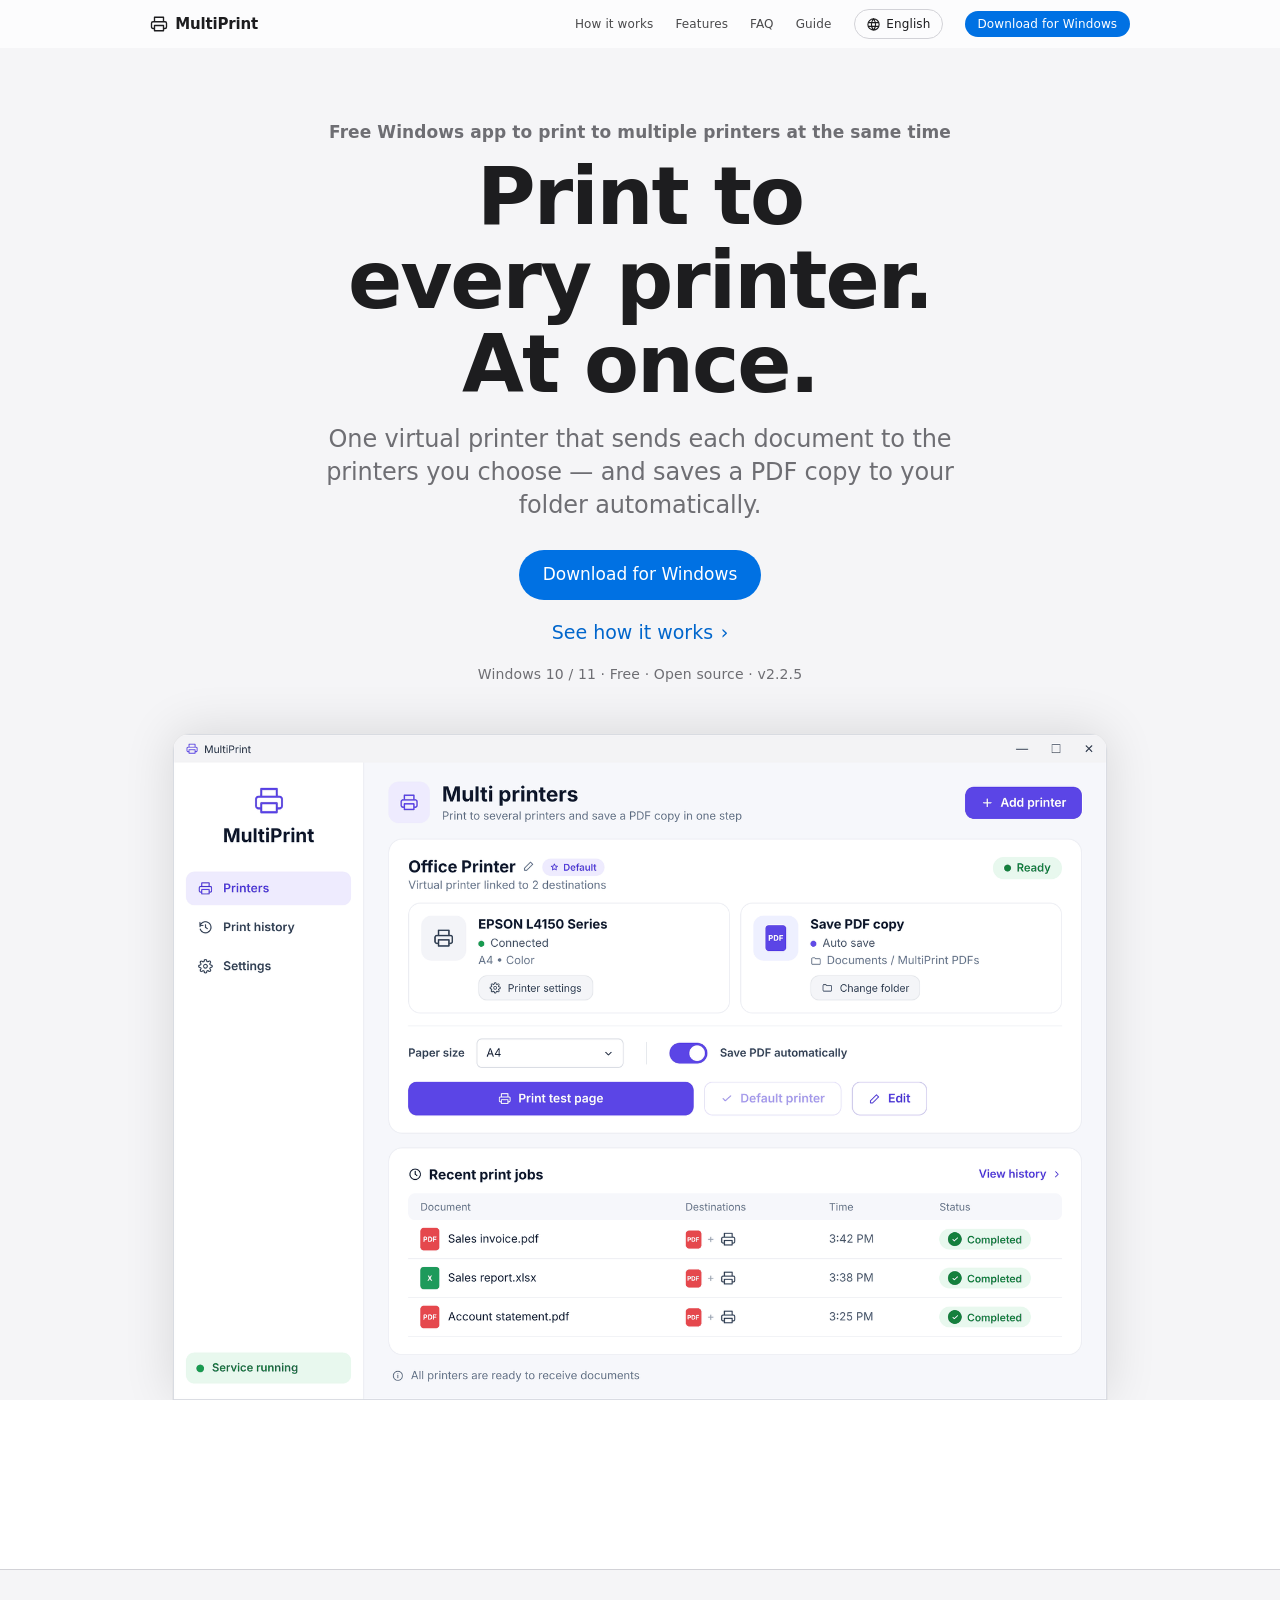
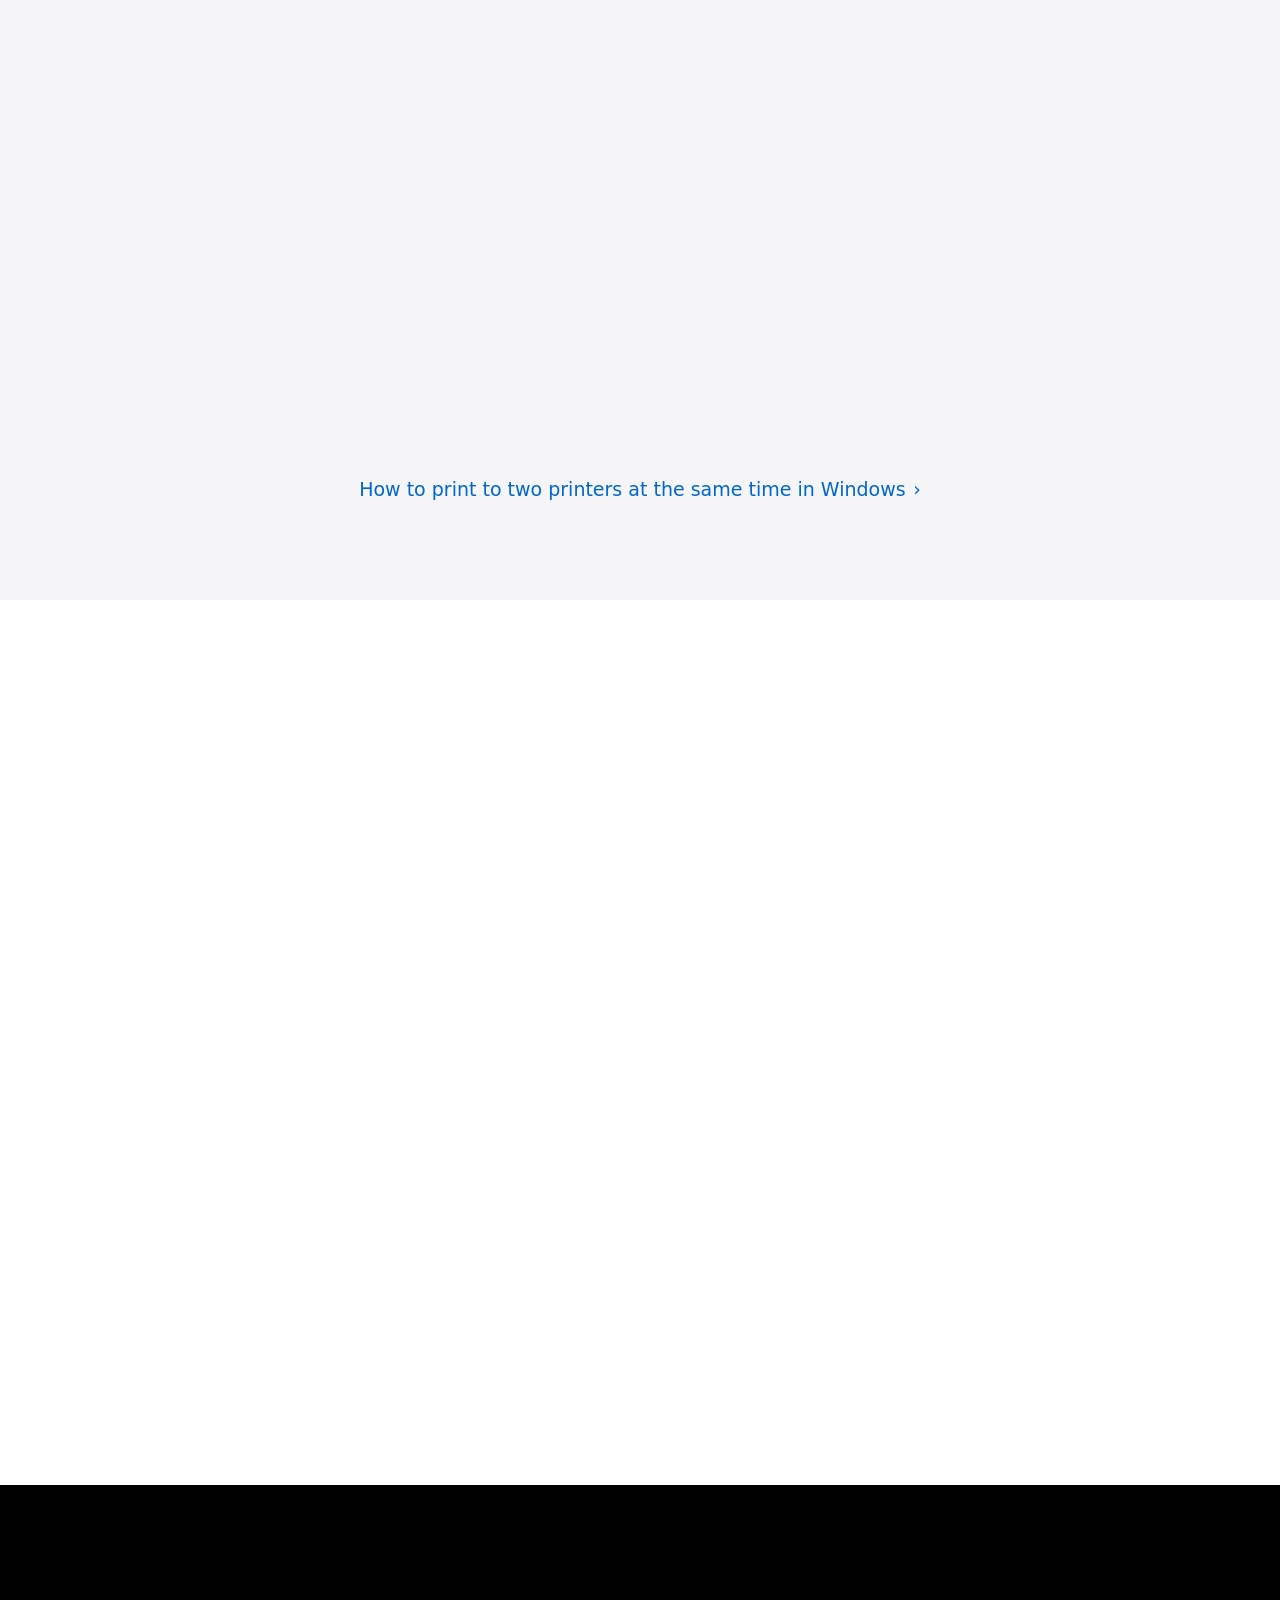
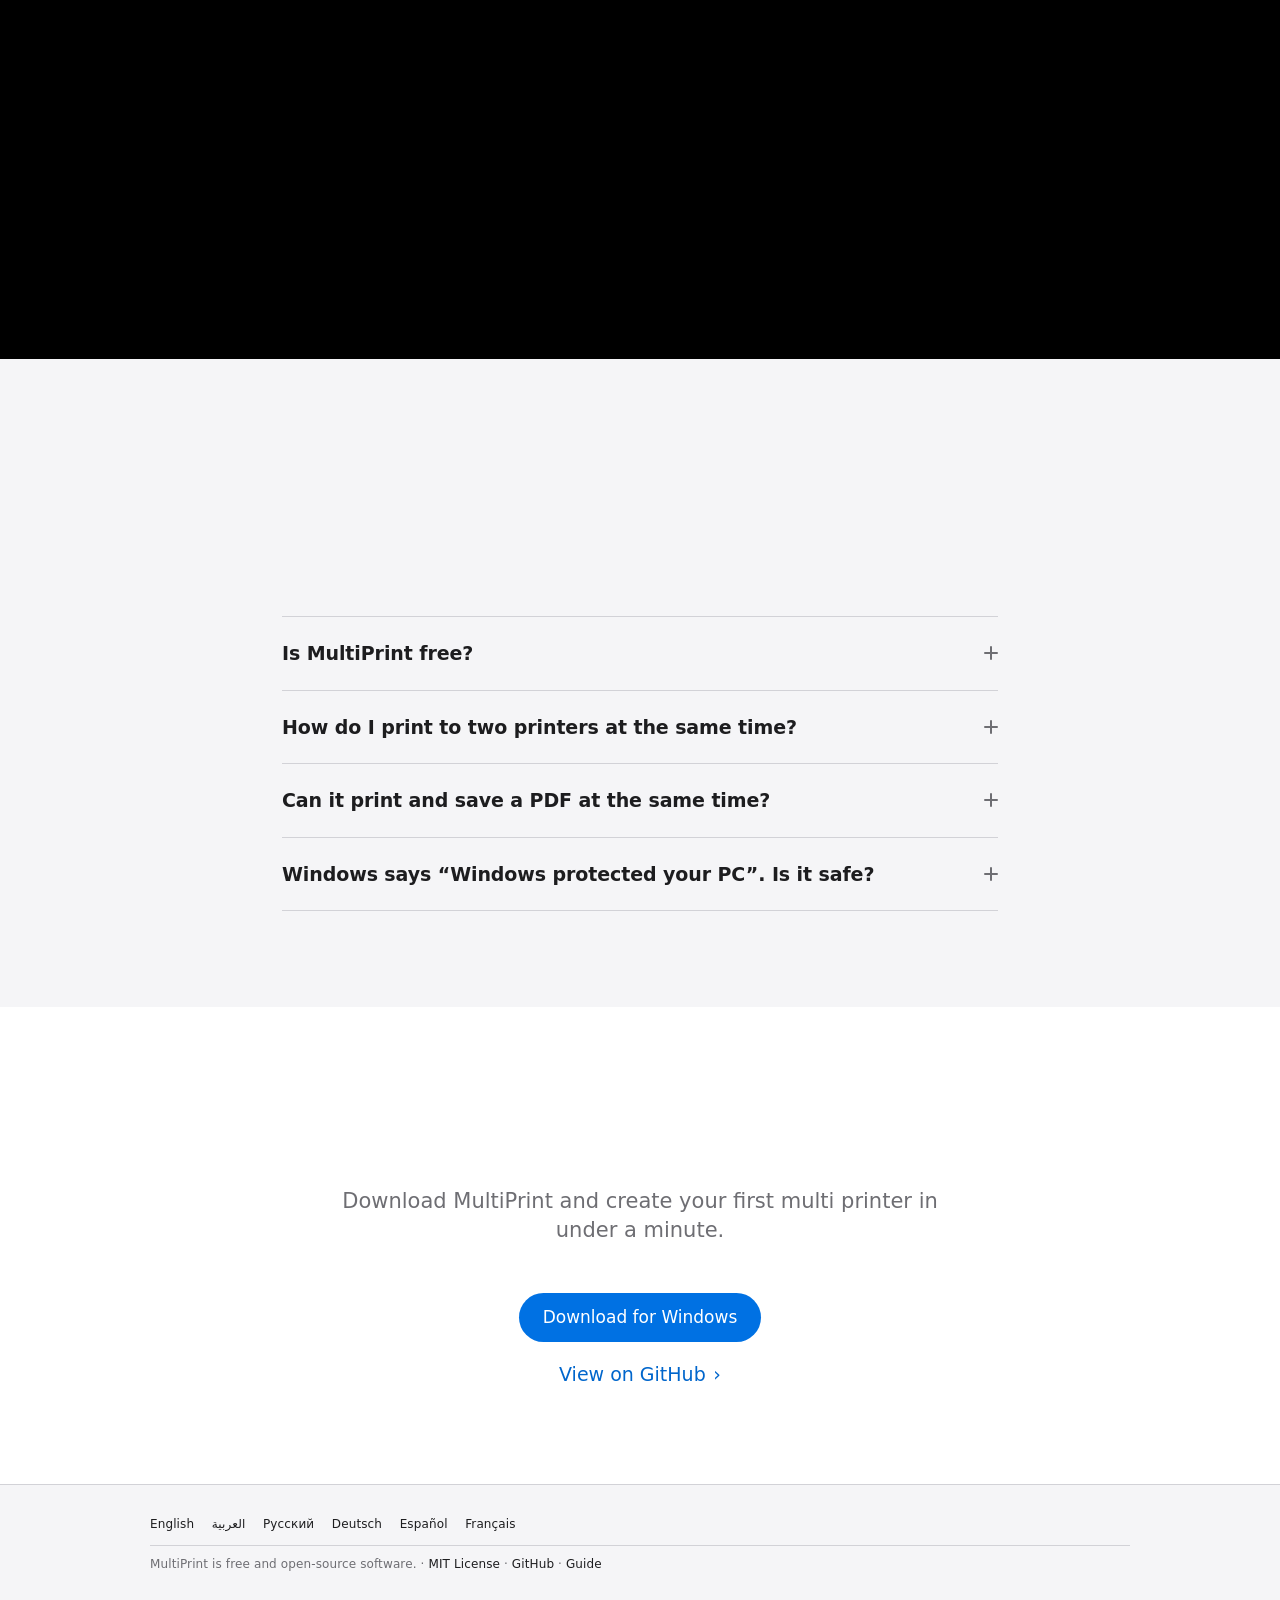
==== website/index.html @ ea6bf0de "chore: import MultiPrint 2.2.5 baseline Co-Authored-By: Claude Opus 5.5 <noreply@anthropic.com>" ====
<!doctype html>
<html lang="en" dir="ltr">
<head>
<meta charset="utf-8">
<meta http-equiv="Content-Security-Policy" content="default-src 'self'; script-src 'sha256-4VowgrXsnDP9ivb1pxu4M3tIulQhLoPKF6ujsBDHc6c=' 'sha256-MsjrPZIOX58IM+4+mh/zZpdfSb2EMA1II63IcwH4JKs='; style-src 'self' https://fonts.googleapis.com; font-src https://fonts.gstatic.com; img-src 'self' data:; connect-src 'none'; object-src 'none'; base-uri 'self'; form-action 'none'; upgrade-insecure-requests">
<meta name="referrer" content="strict-origin-when-cross-origin">
<meta name="viewport" content="width=device-width, initial-scale=1">
<title>MultiPrint – Print to Multiple Printers at Once &amp; Save PDF</title>
<meta name="description" content="Free Windows app that connects two or more printers to one virtual printer. Print once to all of them and save a PDF copy automatically. No complicated setup.">
<meta name="keywords" content="print to multiple printers at once, print to two printers simultaneously, connect two printers, virtual printer, duplicate print job, auto save PDF when printing, multi printer Windows, print PDF and printer at the same time, free printer software">
<meta name="robots" content="index, follow">
<link rel="canonical" href="__SITE_URL__/">
<link rel="alternate" hreflang="en" href="__SITE_URL__/">
<link rel="alternate" hreflang="ar" href="__SITE_URL__/ar/">
<link rel="alternate" hreflang="ru" href="__SITE_URL__/ru/">
<link rel="alternate" hreflang="de" href="__SITE_URL__/de/">
<link rel="alternate" hreflang="es" href="__SITE_URL__/es/">
<link rel="alternate" hreflang="fr" href="__SITE_URL__/fr/">
<link rel="alternate" hreflang="x-default" href="__SITE_URL__/">
<meta property="og:type" content="website">
<meta property="og:site_name" content="MultiPrint">
<meta property="og:title" content="MultiPrint – Print to Multiple Printers at Once &amp; Save PDF">
<meta property="og:description" content="Free Windows app that connects two or more printers to one virtual printer. Print once to all of them and save a PDF copy automatically. No complicated setup.">
<meta property="og:url" content="__SITE_URL__/">
<meta property="og:image" content="__SITE_URL__/assets/screenshot-en.png">
<meta property="og:image:width" content="1620">
<meta property="og:image:height" content="1155">
<meta property="og:locale" content="en_US">
<meta property="og:locale:alternate" content="ar_SA"><meta property="og:locale:alternate" content="ru_RU"><meta property="og:locale:alternate" content="de_DE"><meta property="og:locale:alternate" content="es_ES"><meta property="og:locale:alternate" content="fr_FR">
<meta name="twitter:card" content="summary_large_image">
<meta name="theme-color" content="#f5f5f7" media="(prefers-color-scheme: light)">
<meta name="theme-color" content="#000000" media="(prefers-color-scheme: dark)">
<meta name="color-scheme" content="light dark">
<link rel="icon" href="assets/favicon.svg" type="image/svg+xml">

<link rel="stylesheet" href="assets/style.css">
<script type="application/ld+json">{"@context": "https://schema.org", "@type": "SoftwareApplication", "name": "MultiPrint", "operatingSystem": "Windows 10, Windows 11", "applicationCategory": "BusinessApplication", "applicationSubCategory": "Printing", "softwareVersion": "2.2.5", "description": "Free Windows app that connects two or more printers to one virtual printer. Print once to all of them and save a PDF copy automatically. No complicated setup.", "url": "__SITE_URL__/", "downloadUrl": "__REPO_URL__/releases/latest/download/MultiPrint.zip", "image": "__SITE_URL__/assets/screenshot-en.png", "inLanguage": "en", "license": "https://opensource.org/licenses/MIT", "isAccessibleForFree": true, "offers": {"@type": "Offer", "price": "0", "priceCurrency": "USD"}, "featureList": ["Print to 2+ printers", "Auto-save PDF", "Your file names", "Several multi printers", "Paper size per printer", "Print history", "Runs in the background", "5 languages", "Easy to set up"]}</script>
<script type="application/ld+json">{"@context": "https://schema.org", "@type": "FAQPage", "mainEntity": [{"@type": "Question", "name": "Is MultiPrint free?", "acceptedAnswer": {"@type": "Answer", "text": "Yes. It is free and open source under the MIT license."}}, {"@type": "Question", "name": "How do I print to two printers at the same time?", "acceptedAnswer": {"@type": "Answer", "text": "Create a multi printer in MultiPrint, select both printers, then print to the new printer from any app. The job is sent to both."}}, {"@type": "Question", "name": "Can it print and save a PDF at the same time?", "acceptedAnswer": {"@type": "Answer", "text": "Yes. Select “Microsoft Print to PDF” as one of the printers and choose a folder. The PDF is saved there automatically without asking."}}, {"@type": "Question", "name": "Windows says “Windows protected your PC”. Is it safe?", "acceptedAnswer": {"@type": "Answer", "text": "The file is not code-signed yet, so SmartScreen shows a warning. Click “More info” → “Run anyway”. The full source code is public on GitHub."}}]}</script>
<script type="application/ld+json">{"@context": "https://schema.org", "@type": "WebSite", "name": "MultiPrint", "url": "__SITE_URL__/", "inLanguage": "en"}</script>
</head>
<body>
<script>(function(){try{var s=localStorage.getItem('mp-lang');if(s)return;var l=(navigator.language||'').slice(0,2).toLowerCase();if(["ar", "ru", "de", "es", "fr"].indexOf(l)>-1)location.replace(l+'/');}catch(e){}})();</script>
<header class="nav">
  <div class="wrap navbar">
    <a class="brand" href="" aria-label="MultiPrint"><svg width="18" height="18" viewBox="0 0 24 24" fill="none" stroke="currentColor" stroke-width="1.8" stroke-linecap="round" stroke-linejoin="round" aria-hidden="true"><path d="M6 9V3h12v6M6 18H4a2 2 0 0 1-2-2v-5a2 2 0 0 1 2-2h16a2 2 0 0 1 2 2v5a2 2 0 0 1-2 2h-2M6 14h12v7H6z"/></svg><span>MultiPrint</span></a>
    <nav class="links">
      <a href="#how">How it works</a><a href="#features">Features</a><a href="#faq">FAQ</a><a href="guide/">Guide</a>
    </nav>
    <details class="lang"><summary aria-label="Language"><svg width="15" height="15" viewBox="0 0 24 24" fill="none" stroke="currentColor" stroke-width="1.8" stroke-linecap="round" stroke-linejoin="round" aria-hidden="true"><path d="M12 21a9 9 0 1 0 0-18 9 9 0 0 0 0 18zM3.6 9h16.8M3.6 15h16.8M12 3a14 14 0 0 1 0 18M12 3a14 14 0 0 0 0 18"/></svg><span>English</span></summary><div class="menu"><a href="" hreflang="en" lang="en" aria-current="page">English</a><a href="ar/" hreflang="ar" lang="ar">العربية</a><a href="ru/" hreflang="ru" lang="ru">Русский</a><a href="de/" hreflang="de" lang="de">Deutsch</a><a href="es/" hreflang="es" lang="es">Español</a><a href="fr/" hreflang="fr" lang="fr">Français</a></div></details>
    <a class="navbtn" href="__REPO_URL__/releases/latest/download/MultiPrint.zip">Download for Windows</a>
  </div>
</header>

<main>
<section class="hero">
  <div class="wrap">
    <p class="eyebrow">Free Windows app to print to multiple printers at the same time</p>
    <h1 class="reveal">Print to every printer.<br>At once.</h1>
    <p class="lead">One virtual printer that sends each document to the printers you choose — and saves a PDF copy to your folder automatically.</p>
    <div class="actions">
      <a class="btn" href="__REPO_URL__/releases/latest/download/MultiPrint.zip">Download for Windows</a>
      <a class="link" href="#how">See how it works <span class="chev" aria-hidden="true">›</span></a>
    </div>
    <p class="note"><bdi dir="ltr">Windows 10 / 11</bdi> · Free · Open source · <bdi dir="ltr">v2.2.5</bdi></p>
  </div>
  <figure class="shot reveal"><img src="assets/screenshot-en.png" width="1620" height="1155" alt="MultiPrint app showing a multi printer linked to an Epson printer and a PDF folder" loading="eager" fetchpriority="high"></figure>
</section>

<section class="specs-band">
  <div class="wrap specs"><div class="spec reveal"><strong>2+</strong><span>printers per document</span></div><div class="spec reveal"><strong>PDF</strong><span>saved automatically</span></div><div class="spec reveal"><strong>0</strong><span>complicated settings</span></div><div class="spec reveal"><strong>Free</strong><span>and open source</span></div></div>
</section>

<section id="how" class="band light">
  <div class="wrap">
    <h2 class="reveal">Three steps. That’s it.</h2>
    <ol class="tiles three"><li class="tile reveal"><span class="num">1</span><h3>Create a multi printer</h3><p>Open MultiPrint, give it a name and pick two or more printers — real printers, PDF, or both.</p></li><li class="tile reveal"><span class="num">2</span><h3>Print as usual</h3><p>From Word, Excel, your browser or accounting software, choose the new printer by name.</p></li><li class="tile reveal"><span class="num">3</span><h3>Done</h3><p>Every printer gets the document at the same time, and the PDF is saved in your folder.</p></li></ol>
    <p class="guide-link"><a class="link" href="guide/">How to print to two printers at the same time in Windows <span class="chev" aria-hidden="true">›</span></a></p>
  </div>
</section>

<section id="features" class="band">
  <div class="wrap">
    <h2 class="reveal">Everything you need. Nothing you don’t.</h2>
    <div class="tiles four"><div class="tile feat reveal"><svg width="28" height="28" viewBox="0 0 24 24" fill="none" stroke="currentColor" stroke-width="1.8" stroke-linecap="round" stroke-linejoin="round" aria-hidden="true"><path d="M12 3l1.9 4.6L18.5 9l-4.6 1.9L12 15.5l-1.9-4.6L5.5 9l4.6-1.4zM19 15l.8 2.2L22 18l-2.2.8L19 21l-.8-2.2L16 18l2.2-.8z"/></svg><h3>Easy to set up</h3><p>No drivers to install, no configuration — your first multi printer is ready in under a minute.</p></div><div class="tile feat reveal"><svg width="28" height="28" viewBox="0 0 24 24" fill="none" stroke="currentColor" stroke-width="1.8" stroke-linecap="round" stroke-linejoin="round" aria-hidden="true"><path d="M6 9V3h12v6M6 18H4a2 2 0 0 1-2-2v-5a2 2 0 0 1 2-2h16a2 2 0 0 1 2 2v5a2 2 0 0 1-2 2h-2M6 14h12v7H6z"/></svg><h3>Print to 2+ printers</h3><p>One click sends the same job to every printer you linked.</p></div><div class="tile feat reveal"><svg width="28" height="28" viewBox="0 0 24 24" fill="none" stroke="currentColor" stroke-width="1.8" stroke-linecap="round" stroke-linejoin="round" aria-hidden="true"><path d="M14 3H6a2 2 0 0 0-2 2v14a2 2 0 0 0 2 2h12a2 2 0 0 0 2-2V9zM14 3v6h6M9 15h6"/></svg><h3>Auto-save PDF</h3><p>Saves a PDF copy to a fixed folder — no “Save as” window.</p></div><div class="tile feat reveal"><svg width="28" height="28" viewBox="0 0 24 24" fill="none" stroke="currentColor" stroke-width="1.8" stroke-linecap="round" stroke-linejoin="round" aria-hidden="true"><path d="M3 7h18v13H3zM8 7V4h8v3"/></svg><h3>Several multi printers</h3><p>Invoices, reports, receipts — each with its own printers and folder.</p></div><div class="tile feat reveal"><svg width="28" height="28" viewBox="0 0 24 24" fill="none" stroke="currentColor" stroke-width="1.8" stroke-linecap="round" stroke-linejoin="round" aria-hidden="true"><path d="M12 2v4M12 18v4M4.9 4.9l2.8 2.8M16.3 16.3l2.8 2.8M2 12h4M18 12h4M4.9 19.1l2.8-2.8M16.3 7.7l2.8-2.8"/></svg><h3>Runs in the background</h3><p>Starts with Windows and recovers by itself — the app doesn’t need to be open.</p></div><div class="tile feat reveal"><svg width="28" height="28" viewBox="0 0 24 24" fill="none" stroke="currentColor" stroke-width="1.8" stroke-linecap="round" stroke-linejoin="round" aria-hidden="true"><path d="M3 5h12M9 3v2M5 9c1.5 4 4.5 7 9 9M13 9c-1 3-3.5 6-8 8M14 21l4-9 4 9M15.5 18h5"/></svg><h3>5 languages</h3><p>Arabic, English, Spanish, French and German.</p></div></div>
  </div>
</section>

<section class="band black">
  <div class="wrap">
    <h2 class="reveal">Built for business.</h2>
    <div class="tiles three"><div class="tile dark reveal"><h3>Shops &amp; accounting</h3><p>Print the invoice on the printer and keep a PDF archive automatically.</p></div><div class="tile dark reveal"><h3>Office + warehouse</h3><p>One print reaches the office printer and the warehouse printer together.</p></div><div class="tile dark reveal"><h3>Clinics &amp; services</h3><p>Give the customer a copy and keep one on file in a single step.</p></div></div>
  </div>
</section>

<section id="faq" class="band light">
  <div class="wrap narrow">
    <h2 class="reveal">Frequently asked questions</h2>
    <div class="faq"><details><summary><span>Is MultiPrint free?</span><span class="plus" aria-hidden="true"></span></summary><p>Yes. It is free and open source under the MIT license.</p></details><details><summary><span>How do I print to two printers at the same time?</span><span class="plus" aria-hidden="true"></span></summary><p>Create a multi printer in MultiPrint, select both printers, then print to the new printer from any app. The job is sent to both.</p></details><details><summary><span>Can it print and save a PDF at the same time?</span><span class="plus" aria-hidden="true"></span></summary><p>Yes. Select “Microsoft Print to PDF” as one of the printers and choose a folder. The PDF is saved there automatically without asking.</p></details><details><summary><span>Windows says “Windows protected your PC”. Is it safe?</span><span class="plus" aria-hidden="true"></span></summary><p>The file is not code-signed yet, so SmartScreen shows a warning. Click “More info” → “Run anyway”. The full source code is public on GitHub.</p></details></div>
  </div>
</section>

<section class="band final">
  <div class="wrap">
    <h2 class="reveal">Print once. Everywhere.</h2>
    <p class="sublead">Download MultiPrint and create your first multi printer in under a minute.</p>
    <div class="actions">
      <a class="btn" href="__REPO_URL__/releases/latest/download/MultiPrint.zip">Download for Windows</a>
      <a class="link" href="__REPO_URL__">View on GitHub <span class="chev" aria-hidden="true">›</span></a>
    </div>
  </div>
</section>
</main>

<footer class="foot">
  <div class="wrap">
    <p class="langs"><a href="" hreflang="en" lang="en" aria-current="page">English</a><a href="ar/" hreflang="ar" lang="ar">العربية</a><a href="ru/" hreflang="ru" lang="ru">Русский</a><a href="de/" hreflang="de" lang="de">Deutsch</a><a href="es/" hreflang="es" lang="es">Español</a><a href="fr/" hreflang="fr" lang="fr">Français</a></p>
    <p><bdi dir="ltr">MultiPrint is free and open-source software.</bdi> · <bdi><a href="__REPO_URL__/blob/main/LICENSE">MIT License</a></bdi> · <bdi><a href="__REPO_URL__">GitHub</a></bdi> · <bdi><a href="guide/">Guide</a></bdi></p>
  </div>
</footer>
<script>
(function () {
  var d = document.documentElement; d.classList.add('js');
  var nav = document.querySelector('.nav');
  function edge() { nav.classList.toggle('scrolled', window.scrollY > 4); }
  edge(); window.addEventListener('scroll', edge, { passive: true });
  var items = document.querySelectorAll('.reveal');
  if (!('IntersectionObserver' in window)) { items.forEach(function (el) { el.classList.add('in'); }); return; }
  var io = new IntersectionObserver(function (entries) {
    entries.forEach(function (en) { if (en.isIntersecting) { en.target.classList.add('in'); io.unobserve(en.target); } });
  }, { rootMargin: '0px 0px -8% 0px', threshold: 0.08 });
  items.forEach(function (el, i) {
    var sib = el.parentElement ? Array.prototype.indexOf.call(el.parentElement.children, el) : 0;
    el.style.transitionDelay = Math.min(sib, 4) * 60 + 'ms';
    io.observe(el);
  });
  document.querySelectorAll('.lang .menu a, .foot .langs a').forEach(function (a) {
    a.addEventListener('click', function () { try { localStorage.setItem('mp-lang', a.getAttribute('hreflang')); } catch (e) {} });
  });
  document.querySelectorAll('.lang').forEach(function (m) {
    document.addEventListener('pointerdown', function (e) { if (m.open && !m.contains(e.target)) m.open = false; });
  });
})();
</script>
</body>
</html>
---- website/assets/style.css ----
:root{--bg:#fff;--gray:#f5f5f7;--tile:#fff;--text:#1d1d1f;--muted:#6e6e73;--line:#d2d2d7;--blue:#0071e3;--blue2:#0077ed;--link:#0066cc;
--nav:rgba(251,251,253,.72);--menu:rgba(255,255,255,.78);--ease:cubic-bezier(.22,1,.36,1)}
@media (prefers-color-scheme:dark){:root{--bg:#000;--gray:#161617;--tile:#1d1d1f;--text:#f5f5f7;--muted:#a1a1a6;--line:#424245;--link:#2997ff;
--nav:rgba(22,22,23,.72);--menu:rgba(40,40,42,.78)}}
*{box-sizing:border-box}
html{scroll-behavior:smooth;-webkit-text-size-adjust:100%;font-size:100%}
body{margin:0;background:var(--bg);color:var(--text);
 font-family:-apple-system,BlinkMacSystemFont,system-ui,"Segoe UI",Roboto,"Helvetica Neue",Arial,sans-serif;
 font-size:1.0625rem;line-height:1.5;letter-spacing:0;-webkit-font-smoothing:antialiased;font-optical-sizing:auto;
 transition:background-color .4s ease,color .4s ease}
html[lang=ar] body{font-family:"IBM Plex Sans Arabic",-apple-system,system-ui,"Segoe UI",Tahoma,sans-serif;line-height:1.65}
a{color:var(--link);text-decoration:none}a:hover{text-decoration:underline}
img{max-width:100%;height:auto;display:block}
:focus-visible{outline:2px solid var(--blue);outline-offset:3px;border-radius:6px}
.wrap{max-width:64rem;margin:0 auto;padding:0 1.375rem}.narrow{max-width:47.5rem}

/* ---- nav: translucent material, content scrolls underneath (skill §12) ---- */
.nav{position:sticky;top:0;z-index:10;background:var(--nav);
 -webkit-backdrop-filter:saturate(180%) blur(20px);backdrop-filter:saturate(180%) blur(20px)}
.nav::after{content:"";position:absolute;inset:auto 0 -12px 0;height:12px;pointer-events:none;opacity:0;
 background:linear-gradient(to bottom,rgba(0,0,0,.06),transparent);transition:opacity .3s ease}
.nav.scrolled::after{opacity:1}
.navbar{height:3rem;display:flex;align-items:center;gap:1.375rem;font-size:.75rem;letter-spacing:.01em}
.brand{display:flex;align-items:center;gap:.45rem;color:var(--text);font-weight:600;font-size:.9375rem;letter-spacing:-.01em}.brand:hover{text-decoration:none}
.links{display:flex;gap:1.375rem;margin-inline-start:auto}.links a{color:var(--text);opacity:.8;transition:opacity .2s}.links a:hover{opacity:1;text-decoration:none}
.lang{position:relative}.lang summary{list-style:none;cursor:pointer;display:flex;align-items:center;gap:.35rem;padding:.3rem .7rem;border-radius:980px;border:1px solid var(--line);font-size:.75rem;color:var(--text)}.lang summary:hover{background:rgba(127,127,127,.1)}.lang summary::-webkit-details-marker{display:none}
.lang .menu{position:absolute;inset-inline-end:-.5rem;top:2.25rem;min-width:10rem;padding:.4rem;border-radius:1rem;
 background:var(--menu);-webkit-backdrop-filter:blur(30px) saturate(180%);backdrop-filter:blur(30px) saturate(180%);
 box-shadow:0 1px 0 rgba(255,255,255,.35) inset,0 18px 50px rgba(0,0,0,.18);transform-origin:top right}
html[dir=rtl] .lang .menu{transform-origin:top left}
.lang[open] .menu{animation:materialize .32s var(--ease) both}
@keyframes materialize{from{opacity:0;transform:scale(.94);filter:blur(6px)}to{opacity:1;transform:none;filter:none}}
.lang .menu a{display:block;padding:.5rem .75rem;border-radius:.6rem;color:var(--text);font-size:.875rem}
.lang .menu a:hover,.lang .menu a[aria-current]{background:rgba(127,127,127,.14);text-decoration:none}
.navbtn{white-space:nowrap;background:var(--blue);color:#fff;border-radius:980px;padding:.25rem .8rem;font-size:.75rem}
.navbtn:hover{background:var(--blue2);text-decoration:none}

/* ---- press feedback: instant, on pointer-down (skill §1) ---- */
.btn,.navbtn,.link,.faq summary,.lang summary{transition:transform .1s ease-out,background-color .2s,opacity .2s;-webkit-tap-highlight-color:transparent}
.btn:active,.navbtn:active{transform:scale(.97)}
.link:active,.lang summary:active{opacity:.55}
.faq summary:active{transform:scale(.995)}

/* ---- hero ---- */
.hero{background:var(--gray);text-align:center;padding:4.5rem 0 0;overflow:hidden}
.eyebrow{font-size:1.0625rem;font-weight:600;color:var(--muted);margin:0 auto .6rem;max-width:40rem;letter-spacing:.005em}
h1,h2{text-wrap:balance}
h1{font-size:clamp(2.5rem,7vw,5rem);line-height:1.05;font-weight:700;letter-spacing:-.025em;margin:0 auto 1rem;max-width:55rem}
.lead{font-size:clamp(1.1875rem,2.4vw,1.5rem);line-height:1.38;letter-spacing:-.005em;color:var(--muted);max-width:44rem;margin:0 auto 1.75rem}
html[lang=ar] h1,html[lang=ar] h2,html[lang=ar] .lead{letter-spacing:0}
html[lang=ar] h1{line-height:1.22}html[lang=ar] h2{line-height:1.28}
.actions{display:flex;flex-direction:column;gap:1.1rem;justify-content:center;align-items:center}
.btn{display:inline-block;background:var(--blue);color:#fff;border-radius:980px;padding:.75rem 1.5rem;font-size:1.0625rem;font-weight:500}
.btn:hover{background:var(--blue2);text-decoration:none}
.link{font-size:1.1875rem;display:inline-block}.chev{display:inline-block;margin-inline-start:.1rem}
.note{color:var(--muted);font-size:.875rem;letter-spacing:.01em;margin:1.1rem 0 3rem}
.shot{margin:0 auto;max-width:61.25rem;padding:0 1.375rem}
.shot img{border-radius:1.125rem 1.125rem 0 0;box-shadow:0 -2px 50px rgba(0,0,0,.12);border:1px solid rgba(127,127,127,.12);border-bottom:0}

/* ---- specs ---- */
.specs-band{border-bottom:1px solid var(--line)}
.specs{display:grid;grid-template-columns:repeat(4,1fr);text-align:center;padding:2.75rem 1.375rem}
.spec strong{display:block;font-size:clamp(2rem,4.5vw,3rem);font-weight:700;letter-spacing:-.02em;line-height:1.1}
.spec span{display:block;color:var(--muted);font-size:.9375rem;letter-spacing:.005em;margin-top:.4rem}

/* ---- bands & tiles ---- */
.band{padding:6rem 0;text-align:center}.band.light{background:var(--gray)}
h2{font-size:clamp(2rem,5vw,3.5rem);line-height:1.08;font-weight:700;letter-spacing:-.02em;margin:0 0 .9rem}
.sublead{font-size:1.3125rem;line-height:1.38;color:var(--muted);margin:0 auto 3rem;max-width:40rem}
.band h2+.tiles{margin-top:3rem}
.tiles{list-style:none;padding:0;margin:0;display:grid;gap:1.25rem;text-align:start}
.tiles.three{grid-template-columns:repeat(3,1fr)}.tiles.four{grid-template-columns:repeat(3,1fr)}
.tile{background:var(--tile);border-radius:1.75rem;padding:2rem 1.75rem}
.band:not(.light):not(.black) .tile{background:var(--gray)}
.num{font-size:2.75rem;font-weight:700;letter-spacing:-.02em;color:var(--blue);line-height:1;display:block;margin-bottom:1.1rem}
.tile h3{font-size:1.3125rem;line-height:1.2;letter-spacing:-.01em;margin:0 0 .5rem;font-weight:600}
.tile p{margin:0;color:var(--muted);font-size:1.0625rem}
.feat svg{color:var(--blue);margin-bottom:1.1rem}
.band.black{background:#000;color:#f5f5f7}.band.black h2{color:#f5f5f7}
.tile.dark{background:#1d1d1f}.tile.dark h3{color:#f5f5f7}.tile.dark p{color:#a1a1a6}

/* ---- faq ---- */
.faq{text-align:start;margin-top:2.5rem;border-top:1px solid var(--line)}
.faq details{border-bottom:1px solid var(--line)}
.faq summary{list-style:none;cursor:pointer;display:flex;justify-content:space-between;align-items:center;gap:1.25rem;padding:1.375rem 0;font-size:1.1875rem;font-weight:600;letter-spacing:-.005em}
.faq summary::-webkit-details-marker{display:none}
.plus{position:relative;flex:none;width:.875rem;height:.875rem}
.plus:before,.plus:after{content:"";position:absolute;inset:.375rem 0 auto 0;height:2px;background:var(--muted);border-radius:2px;transition:transform .35s var(--ease)}
.plus:after{transform:rotate(90deg)}.faq details[open] .plus:after{transform:rotate(0)}
.faq bdi{white-space:nowrap}
.faq p{margin:0 0 1.5rem;color:var(--muted);font-size:1.0625rem}
.faq details[open] p{animation:fadeup .35s var(--ease) both}
@keyframes fadeup{from{opacity:0;transform:translateY(-4px)}to{opacity:1;transform:none}}
.final h2{font-size:clamp(2.25rem,6vw,4rem)}

/* ---- guide link + guide page ---- */
.guide-link{margin:2.5rem 0 0}
.article{padding-block:3.5rem 5rem}
.article .wrap{text-align:start}
.crumbs{font-size:.875rem;color:var(--muted);margin-bottom:1.5rem}.crumbs a{color:var(--muted)}
.article h1{font-size:clamp(2rem,5vw,3.25rem);line-height:1.1;margin:0 0 1rem}
.article .lead{margin:0 0 1.75rem;text-align:start}
.article h2{font-size:clamp(1.5rem,3vw,2rem);margin:3rem 0 1rem;text-align:start}
.article p{font-size:1.125rem;line-height:1.7;margin:0 0 1rem;max-width:44rem}
.gsteps{list-style:none;counter-reset:s;padding:0;margin:0;display:grid;gap:.75rem}
.gsteps li{counter-increment:s;background:var(--gray);border-radius:1.25rem;padding:1.25rem 1.5rem 1.25rem 4.25rem;position:relative}
html[dir=rtl] .gsteps li{padding:1.25rem 4.25rem 1.25rem 1.5rem}
.gsteps li::before{content:counter(s);position:absolute;inset-inline-start:1.25rem;top:1.15rem;width:2rem;height:2rem;border-radius:50%;background:var(--blue);color:#fff;display:grid;place-items:center;font-weight:700}
.gsteps h3{margin:0 0 .3rem;font-size:1.1875rem}.gsteps p{margin:0;color:var(--muted);font-size:1.0625rem}
.gshot{margin:2rem 0 0}.gshot img{border-radius:1rem;border:1px solid var(--line)}
.gcta{display:flex;flex-wrap:wrap;gap:1.25rem;align-items:center;margin-top:3rem}
/* ---- footer ---- */
.foot{background:var(--gray);color:var(--muted);font-size:.75rem;letter-spacing:.01em;padding:1.25rem 0 2.1rem;border-top:1px solid var(--line)}
.foot p{margin:.6rem 0}.foot a{color:var(--text)}
.foot .langs{display:flex;flex-wrap:wrap;gap:.4rem 1.1rem;padding-bottom:.75rem;border-bottom:1px solid var(--line)}

/* ---- reveal on scroll: transform + opacity only (skill §11) ---- */
.js .reveal{opacity:0;transform:translateY(1.25rem);transition:opacity .7s var(--ease),transform .7s var(--ease)}
.js .reveal.in{opacity:1;transform:none}

/* ---- responsive ---- */
@media (max-width:56rem){.tiles.four{grid-template-columns:repeat(2,1fr)}}
@media (max-width:46rem){
  .links,.navbtn{display:none}.lang{margin-inline-start:auto}
  .hero{padding-top:3rem}.band{padding:4rem 0}
  .tiles.three,.tiles.four{grid-template-columns:1fr}
  .specs{grid-template-columns:repeat(2,1fr);row-gap:1.75rem}
  .tile{border-radius:1.375rem;padding:1.6rem 1.4rem}
  .shot{padding:0 .75rem}.shot img{border-radius:.75rem .75rem 0 0}
}

/* ---- accessibility preferences (skill §14) ---- */
@media (prefers-reduced-motion:reduce){
  html{scroll-behavior:auto}
  .js .reveal{transform:none;transition:opacity .2s ease}
  .lang[open] .menu,.faq details[open] p{animation:fade .2s ease both}
  @keyframes fade{from{opacity:0}to{opacity:1}}
  .btn:active,.navbtn:active,.faq summary:active{transform:none}
}
@media (prefers-reduced-transparency:reduce){
  .nav{background:var(--bg);-webkit-backdrop-filter:none;backdrop-filter:none}
  .lang .menu{background:var(--bg);-webkit-backdrop-filter:none;backdrop-filter:none}
}
@media (prefers-contrast:more){
  :root{--muted:var(--text);--line:currentColor}
  .nav{background:var(--bg);border-bottom:1px solid var(--text)}
  .tile{border:1px solid var(--text)}
}
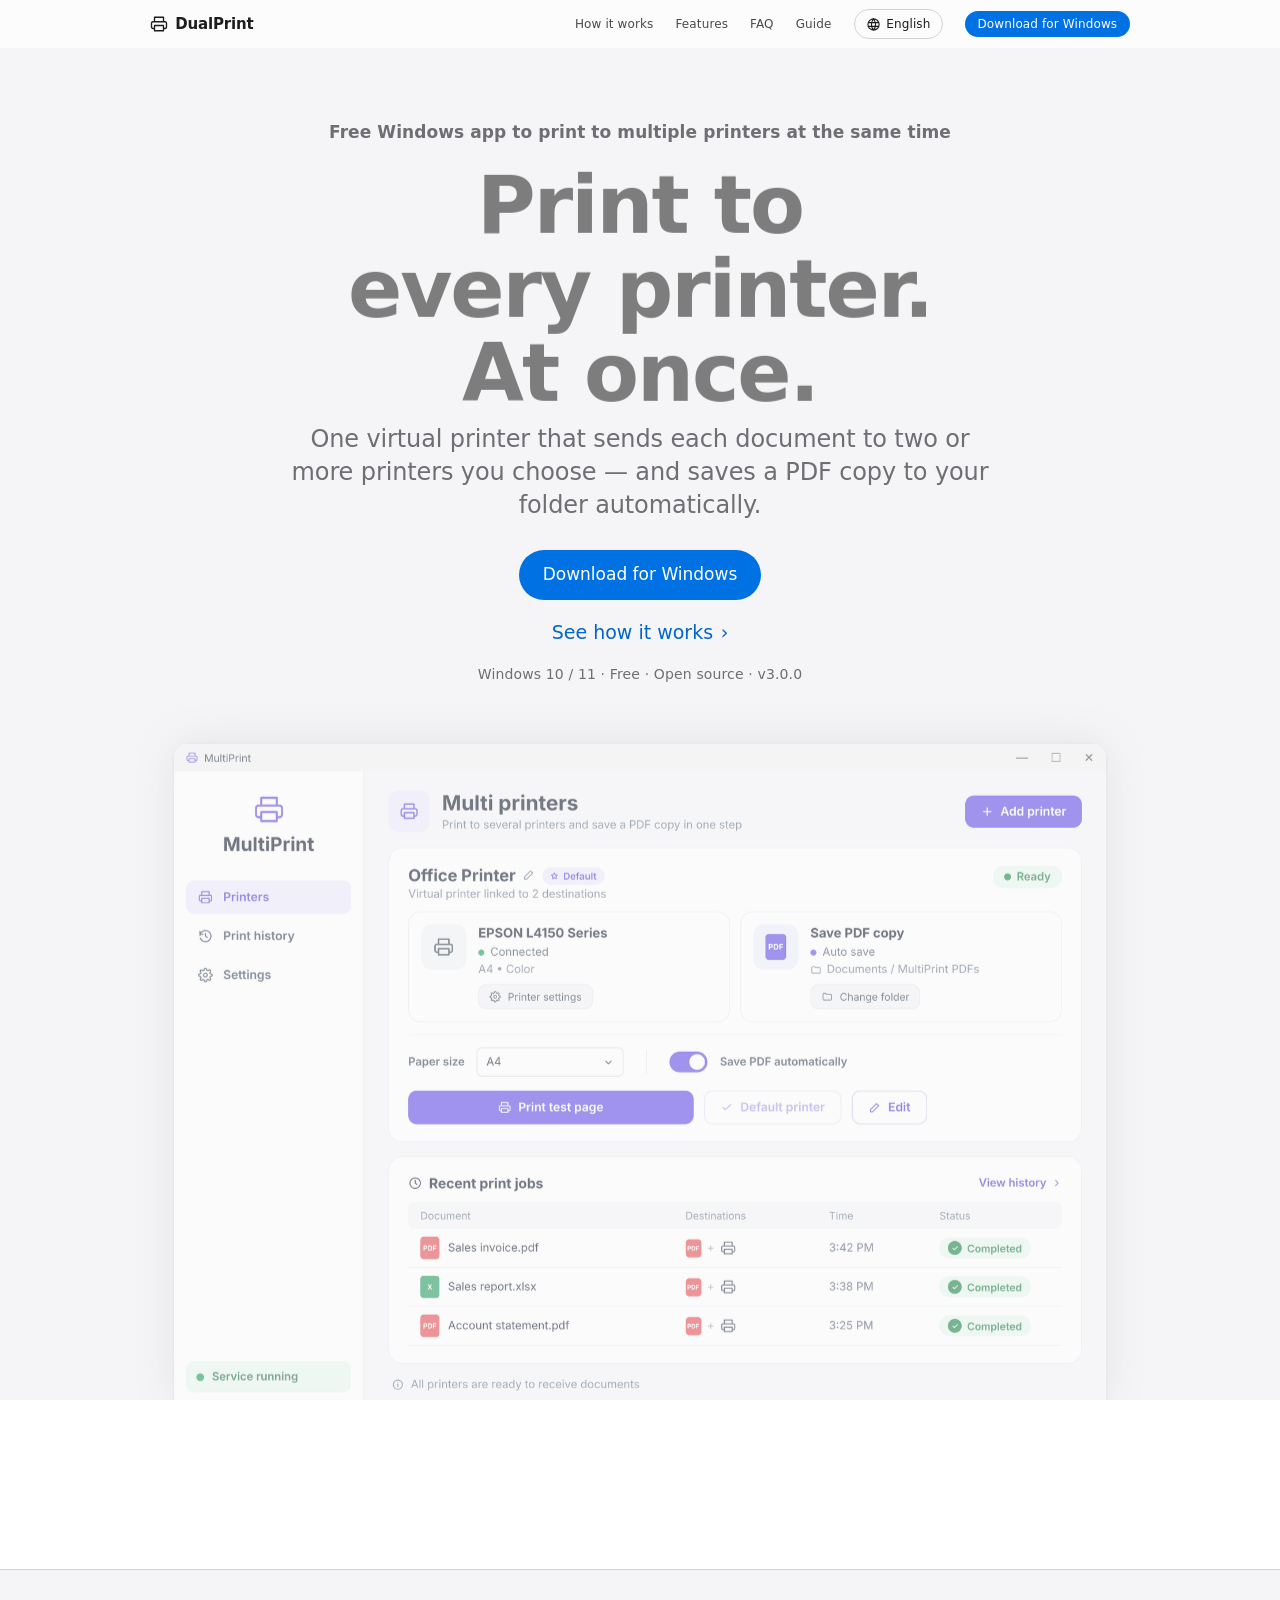
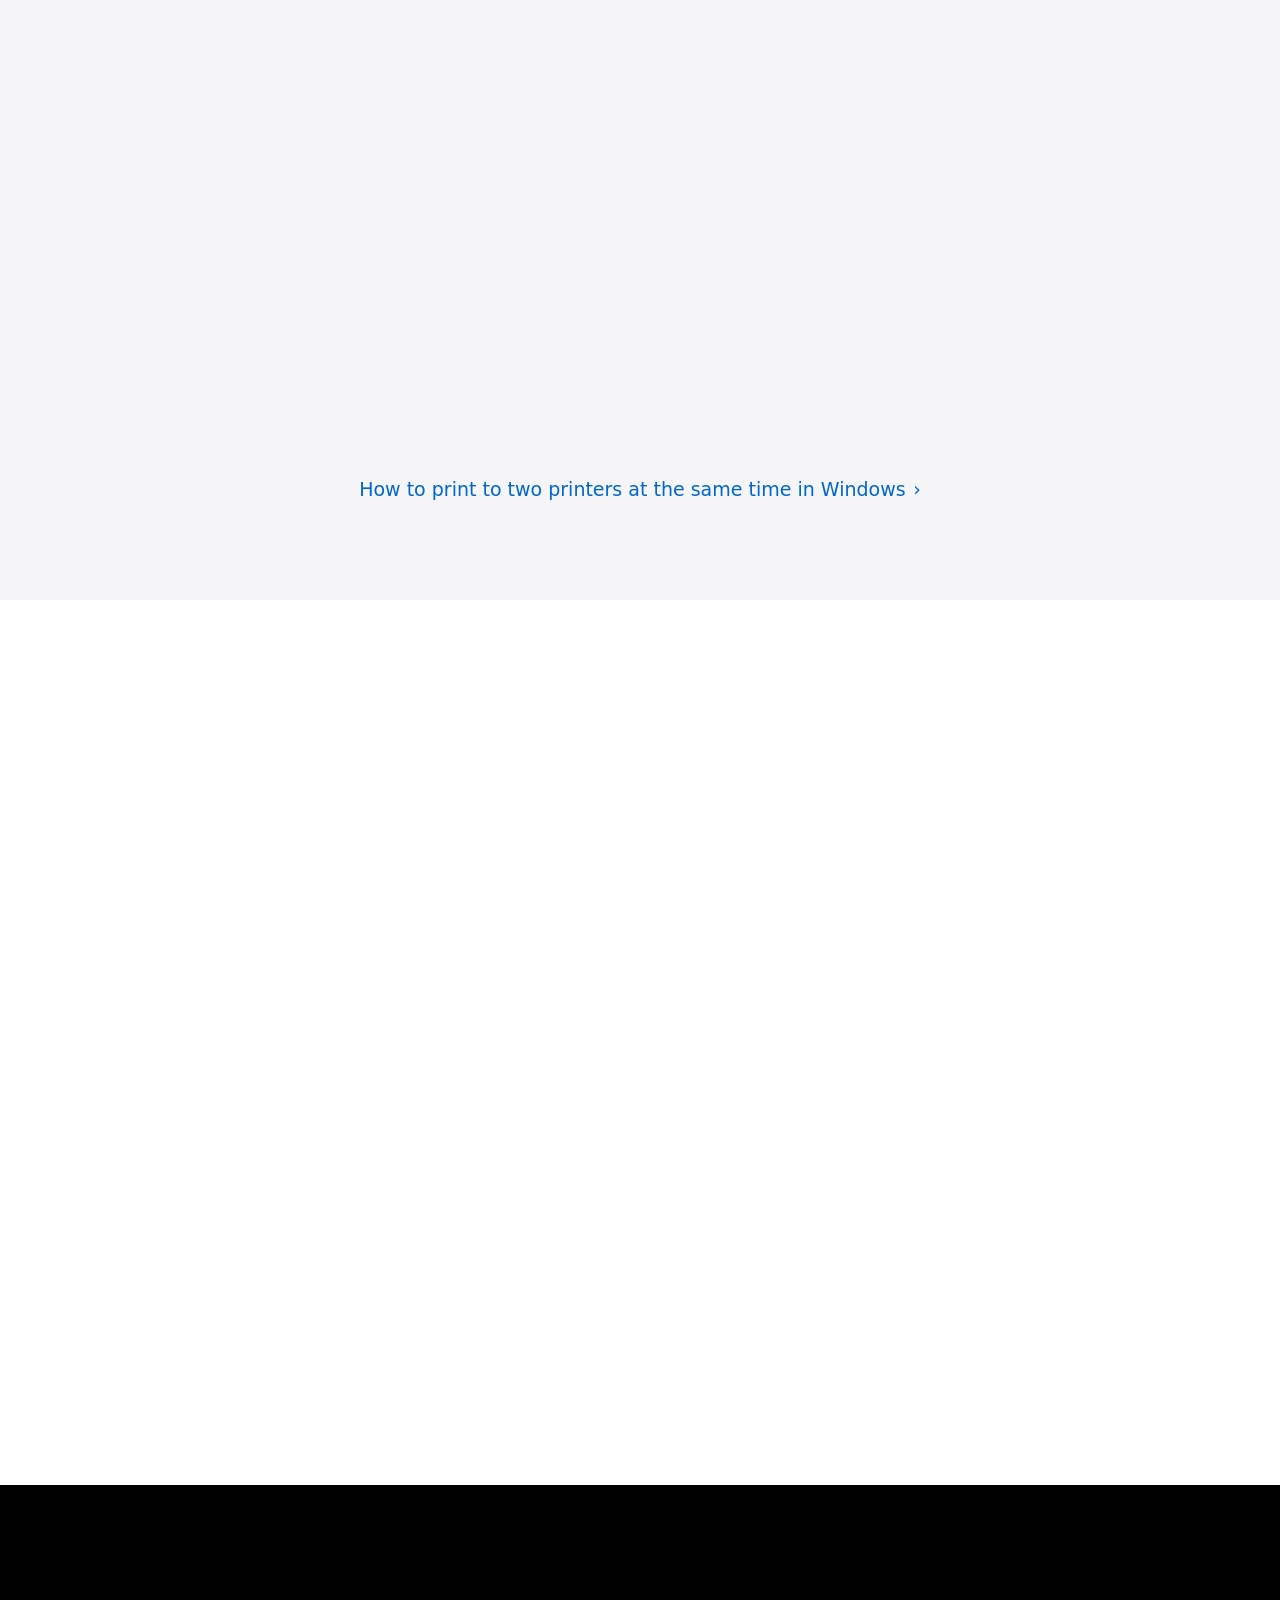
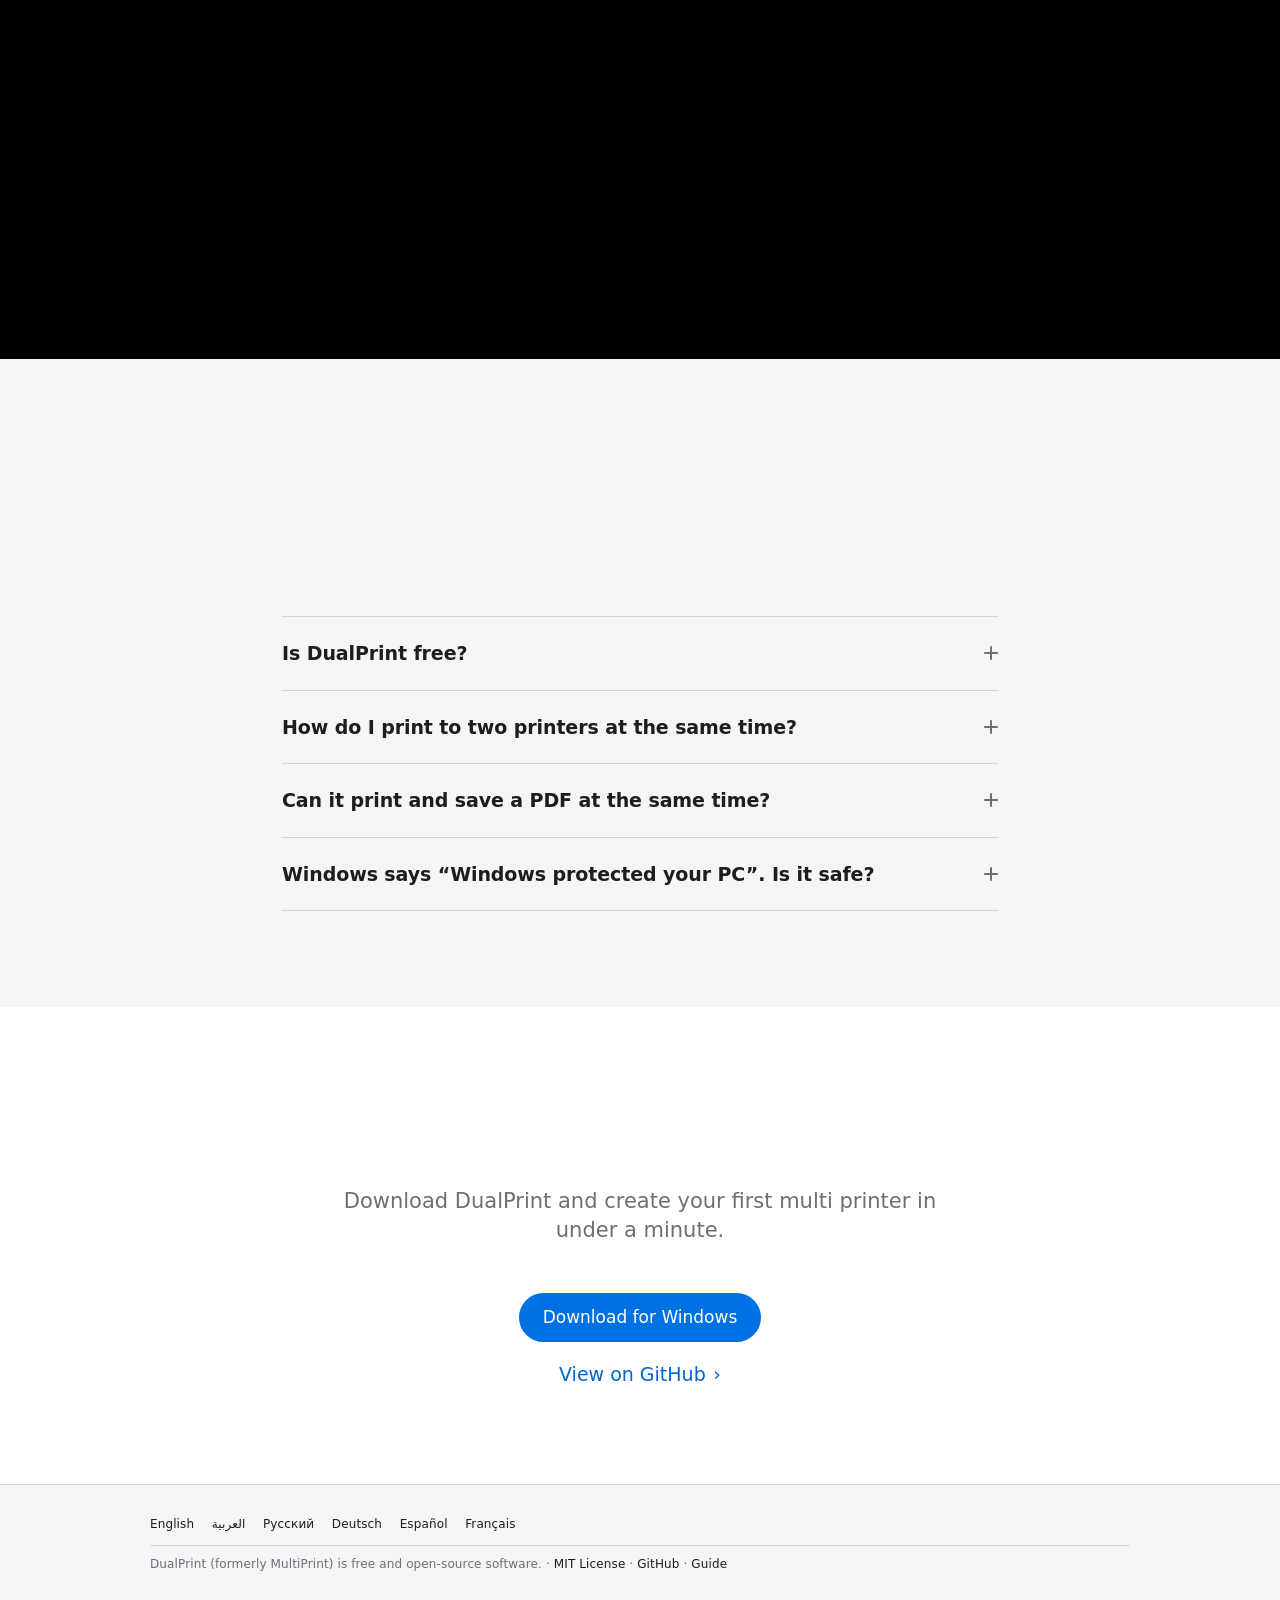
==== commit 2ffad7b6: "feat(site): integrate reviewed DualPrint branding and download links" ====
--- a/website/index.html
+++ b/website/index.html
@@ -5,8 +5,8 @@
 <meta http-equiv="Content-Security-Policy" content="default-src 'self'; script-src 'sha256-4VowgrXsnDP9ivb1pxu4M3tIulQhLoPKF6ujsBDHc6c=' 'sha256-MsjrPZIOX58IM+4+mh/zZpdfSb2EMA1II63IcwH4JKs='; style-src 'self' https://fonts.googleapis.com; font-src https://fonts.gstatic.com; img-src 'self' data:; connect-src 'none'; object-src 'none'; base-uri 'self'; form-action 'none'; upgrade-insecure-requests">
 <meta name="referrer" content="strict-origin-when-cross-origin">
 <meta name="viewport" content="width=device-width, initial-scale=1">
-<title>MultiPrint – Print to Multiple Printers at Once &amp; Save PDF</title>
-<meta name="description" content="Free Windows app that connects two or more printers to one virtual printer. Print once to all of them and save a PDF copy automatically. No complicated setup.">
+<title>DualPrint – Print to Multiple Printers at Once &amp; Save PDF</title>
+<meta name="description" content="DualPrint is a free Windows app that links two or more printers to one virtual printer. Print once to all of them and save a PDF copy automatically.">
 <meta name="keywords" content="print to multiple printers at once, print to two printers simultaneously, connect two printers, virtual printer, duplicate print job, auto save PDF when printing, multi printer Windows, print PDF and printer at the same time, free printer software">
 <meta name="robots" content="index, follow">
 <link rel="canonical" href="__SITE_URL__/">
@@ -18,9 +18,9 @@
 <link rel="alternate" hreflang="fr" href="__SITE_URL__/fr/">
 <link rel="alternate" hreflang="x-default" href="__SITE_URL__/">
 <meta property="og:type" content="website">
-<meta property="og:site_name" content="MultiPrint">
-<meta property="og:title" content="MultiPrint – Print to Multiple Printers at Once &amp; Save PDF">
-<meta property="og:description" content="Free Windows app that connects two or more printers to one virtual printer. Print once to all of them and save a PDF copy automatically. No complicated setup.">
+<meta property="og:site_name" content="DualPrint">
+<meta property="og:title" content="DualPrint – Print to Multiple Printers at Once &amp; Save PDF">
+<meta property="og:description" content="DualPrint is a free Windows app that links two or more printers to one virtual printer. Print once to all of them and save a PDF copy automatically.">
 <meta property="og:url" content="__SITE_URL__/">
 <meta property="og:image" content="__SITE_URL__/assets/screenshot-en.png">
 <meta property="og:image:width" content="1620">
@@ -34,20 +34,20 @@
 <link rel="icon" href="assets/favicon.svg" type="image/svg+xml">
 
 <link rel="stylesheet" href="assets/style.css">
-<script type="application/ld+json">{"@context": "https://schema.org", "@type": "SoftwareApplication", "name": "MultiPrint", "operatingSystem": "Windows 10, Windows 11", "applicationCategory": "BusinessApplication", "applicationSubCategory": "Printing", "softwareVersion": "2.2.5", "description": "Free Windows app that connects two or more printers to one virtual printer. Print once to all of them and save a PDF copy automatically. No complicated setup.", "url": "__SITE_URL__/", "downloadUrl": "__REPO_URL__/releases/latest/download/MultiPrint.zip", "image": "__SITE_URL__/assets/screenshot-en.png", "inLanguage": "en", "license": "https://opensource.org/licenses/MIT", "isAccessibleForFree": true, "offers": {"@type": "Offer", "price": "0", "priceCurrency": "USD"}, "featureList": ["Print to 2+ printers", "Auto-save PDF", "Your file names", "Several multi printers", "Paper size per printer", "Print history", "Runs in the background", "5 languages", "Easy to set up"]}</script>
-<script type="application/ld+json">{"@context": "https://schema.org", "@type": "FAQPage", "mainEntity": [{"@type": "Question", "name": "Is MultiPrint free?", "acceptedAnswer": {"@type": "Answer", "text": "Yes. It is free and open source under the MIT license."}}, {"@type": "Question", "name": "How do I print to two printers at the same time?", "acceptedAnswer": {"@type": "Answer", "text": "Create a multi printer in MultiPrint, select both printers, then print to the new printer from any app. The job is sent to both."}}, {"@type": "Question", "name": "Can it print and save a PDF at the same time?", "acceptedAnswer": {"@type": "Answer", "text": "Yes. Select “Microsoft Print to PDF” as one of the printers and choose a folder. The PDF is saved there automatically without asking."}}, {"@type": "Question", "name": "Windows says “Windows protected your PC”. Is it safe?", "acceptedAnswer": {"@type": "Answer", "text": "The file is not code-signed yet, so SmartScreen shows a warning. Click “More info” → “Run anyway”. The full source code is public on GitHub."}}]}</script>
-<script type="application/ld+json">{"@context": "https://schema.org", "@type": "WebSite", "name": "MultiPrint", "url": "__SITE_URL__/", "inLanguage": "en"}</script>
+<script type="application/ld+json">{"@context": "https://schema.org", "@type": "SoftwareApplication", "name": "DualPrint", "operatingSystem": "Windows 10, Windows 11", "applicationCategory": "BusinessApplication", "applicationSubCategory": "Printing", "softwareVersion": "3.0.0", "description": "DualPrint is a free Windows app that links two or more printers to one virtual printer. Print once to all of them and save a PDF copy automatically.", "url": "__SITE_URL__/", "downloadUrl": "__REPO_URL__/releases/latest/download/DualPrint.zip", "image": "__SITE_URL__/assets/screenshot-en.png", "inLanguage": "en", "license": "https://opensource.org/licenses/MIT", "isAccessibleForFree": true, "offers": {"@type": "Offer", "price": "0", "priceCurrency": "USD"}, "featureList": ["Print to 2+ printers", "Auto-save PDF", "Your file names", "Several multi printers", "Paper size per printer", "Print history", "Runs in the background", "5 languages", "Easy to set up"]}</script>
+<script type="application/ld+json">{"@context": "https://schema.org", "@type": "FAQPage", "mainEntity": [{"@type": "Question", "name": "Is DualPrint free?", "acceptedAnswer": {"@type": "Answer", "text": "Yes. It is free and open source under the MIT license."}}, {"@type": "Question", "name": "How do I print to two printers at the same time?", "acceptedAnswer": {"@type": "Answer", "text": "Create a multi printer in DualPrint, select both printers, then print to the new printer from any app. The job is sent to both."}}, {"@type": "Question", "name": "Can it print and save a PDF at the same time?", "acceptedAnswer": {"@type": "Answer", "text": "Yes. Select “Microsoft Print to PDF” as one of the printers and choose a folder. The PDF is saved there automatically without asking."}}, {"@type": "Question", "name": "Windows says “Windows protected your PC”. Is it safe?", "acceptedAnswer": {"@type": "Answer", "text": "The file is not code-signed yet, so SmartScreen shows a warning. Click “More info” → “Run anyway”. The full source code is public on GitHub."}}]}</script>
+<script type="application/ld+json">{"@context": "https://schema.org", "@type": "WebSite", "name": "DualPrint", "url": "__SITE_URL__/", "inLanguage": "en"}</script>
 </head>
 <body>
 <script>(function(){try{var s=localStorage.getItem('mp-lang');if(s)return;var l=(navigator.language||'').slice(0,2).toLowerCase();if(["ar", "ru", "de", "es", "fr"].indexOf(l)>-1)location.replace(l+'/');}catch(e){}})();</script>
 <header class="nav">
   <div class="wrap navbar">
-    <a class="brand" href="" aria-label="MultiPrint"><svg width="18" height="18" viewBox="0 0 24 24" fill="none" stroke="currentColor" stroke-width="1.8" stroke-linecap="round" stroke-linejoin="round" aria-hidden="true"><path d="M6 9V3h12v6M6 18H4a2 2 0 0 1-2-2v-5a2 2 0 0 1 2-2h16a2 2 0 0 1 2 2v5a2 2 0 0 1-2 2h-2M6 14h12v7H6z"/></svg><span>MultiPrint</span></a>
+    <a class="brand" href="" aria-label="DualPrint"><svg width="18" height="18" viewBox="0 0 24 24" fill="none" stroke="currentColor" stroke-width="1.8" stroke-linecap="round" stroke-linejoin="round" aria-hidden="true"><path d="M6 9V3h12v6M6 18H4a2 2 0 0 1-2-2v-5a2 2 0 0 1 2-2h16a2 2 0 0 1 2 2v5a2 2 0 0 1-2 2h-2M6 14h12v7H6z"/></svg><span>DualPrint</span></a>
     <nav class="links">
       <a href="#how">How it works</a><a href="#features">Features</a><a href="#faq">FAQ</a><a href="guide/">Guide</a>
     </nav>
     <details class="lang"><summary aria-label="Language"><svg width="15" height="15" viewBox="0 0 24 24" fill="none" stroke="currentColor" stroke-width="1.8" stroke-linecap="round" stroke-linejoin="round" aria-hidden="true"><path d="M12 21a9 9 0 1 0 0-18 9 9 0 0 0 0 18zM3.6 9h16.8M3.6 15h16.8M12 3a14 14 0 0 1 0 18M12 3a14 14 0 0 0 0 18"/></svg><span>English</span></summary><div class="menu"><a href="" hreflang="en" lang="en" aria-current="page">English</a><a href="ar/" hreflang="ar" lang="ar">العربية</a><a href="ru/" hreflang="ru" lang="ru">Русский</a><a href="de/" hreflang="de" lang="de">Deutsch</a><a href="es/" hreflang="es" lang="es">Español</a><a href="fr/" hreflang="fr" lang="fr">Français</a></div></details>
-    <a class="navbtn" href="__REPO_URL__/releases/latest/download/MultiPrint.zip">Download for Windows</a>
+    <a class="navbtn" href="__REPO_URL__/releases/latest/download/DualPrint.zip">Download for Windows</a>
   </div>
 </header>
 
@@ -56,14 +56,14 @@
   <div class="wrap">
     <p class="eyebrow">Free Windows app to print to multiple printers at the same time</p>
     <h1 class="reveal">Print to every printer.<br>At once.</h1>
-    <p class="lead">One virtual printer that sends each document to the printers you choose — and saves a PDF copy to your folder automatically.</p>
+    <p class="lead">One virtual printer that sends each document to two or more printers you choose — and saves a PDF copy to your folder automatically.</p>
     <div class="actions">
-      <a class="btn" href="__REPO_URL__/releases/latest/download/MultiPrint.zip">Download for Windows</a>
+      <a class="btn" href="__REPO_URL__/releases/latest/download/DualPrint.zip">Download for Windows</a>
       <a class="link" href="#how">See how it works <span class="chev" aria-hidden="true">›</span></a>
     </div>
-    <p class="note"><bdi dir="ltr">Windows 10 / 11</bdi> · Free · Open source · <bdi dir="ltr">v2.2.5</bdi></p>
+    <p class="note"><bdi dir="ltr">Windows 10 / 11</bdi> · Free · Open source · <bdi dir="ltr">v3.0.0</bdi></p>
   </div>
-  <figure class="shot reveal"><img src="assets/screenshot-en.png" width="1620" height="1155" alt="MultiPrint app showing a multi printer linked to an Epson printer and a PDF folder" loading="eager" fetchpriority="high"></figure>
+  <figure class="shot reveal"><img src="assets/screenshot-en.png" width="1620" height="1155" alt="DualPrint app showing a multi printer linked to an Epson printer and a PDF folder" loading="eager" fetchpriority="high"></figure>
 </section>
 
 <section class="specs-band">
@@ -73,7 +73,7 @@
 <section id="how" class="band light">
   <div class="wrap">
     <h2 class="reveal">Three steps. That’s it.</h2>
-    <ol class="tiles three"><li class="tile reveal"><span class="num">1</span><h3>Create a multi printer</h3><p>Open MultiPrint, give it a name and pick two or more printers — real printers, PDF, or both.</p></li><li class="tile reveal"><span class="num">2</span><h3>Print as usual</h3><p>From Word, Excel, your browser or accounting software, choose the new printer by name.</p></li><li class="tile reveal"><span class="num">3</span><h3>Done</h3><p>Every printer gets the document at the same time, and the PDF is saved in your folder.</p></li></ol>
+    <ol class="tiles three"><li class="tile reveal"><span class="num">1</span><h3>Create a multi printer</h3><p>Open DualPrint, give it a name and pick two or more printers — real printers, PDF, or both.</p></li><li class="tile reveal"><span class="num">2</span><h3>Print as usual</h3><p>From Word, Excel, your browser or accounting software, choose the new printer by name.</p></li><li class="tile reveal"><span class="num">3</span><h3>Done</h3><p>Every printer gets the document at the same time, and the PDF is saved in your folder.</p></li></ol>
     <p class="guide-link"><a class="link" href="guide/">How to print to two printers at the same time in Windows <span class="chev" aria-hidden="true">›</span></a></p>
   </div>
 </section>
@@ -95,16 +95,16 @@
 <section id="faq" class="band light">
   <div class="wrap narrow">
     <h2 class="reveal">Frequently asked questions</h2>
-    <div class="faq"><details><summary><span>Is MultiPrint free?</span><span class="plus" aria-hidden="true"></span></summary><p>Yes. It is free and open source under the MIT license.</p></details><details><summary><span>How do I print to two printers at the same time?</span><span class="plus" aria-hidden="true"></span></summary><p>Create a multi printer in MultiPrint, select both printers, then print to the new printer from any app. The job is sent to both.</p></details><details><summary><span>Can it print and save a PDF at the same time?</span><span class="plus" aria-hidden="true"></span></summary><p>Yes. Select “Microsoft Print to PDF” as one of the printers and choose a folder. The PDF is saved there automatically without asking.</p></details><details><summary><span>Windows says “Windows protected your PC”. Is it safe?</span><span class="plus" aria-hidden="true"></span></summary><p>The file is not code-signed yet, so SmartScreen shows a warning. Click “More info” → “Run anyway”. The full source code is public on GitHub.</p></details></div>
+    <div class="faq"><details><summary><span>Is DualPrint free?</span><span class="plus" aria-hidden="true"></span></summary><p>Yes. It is free and open source under the MIT license.</p></details><details><summary><span>How do I print to two printers at the same time?</span><span class="plus" aria-hidden="true"></span></summary><p>Create a multi printer in DualPrint, select both printers, then print to the new printer from any app. The job is sent to both.</p></details><details><summary><span>Can it print and save a PDF at the same time?</span><span class="plus" aria-hidden="true"></span></summary><p>Yes. Select “Microsoft Print to PDF” as one of the printers and choose a folder. The PDF is saved there automatically without asking.</p></details><details><summary><span>Windows says “Windows protected your PC”. Is it safe?</span><span class="plus" aria-hidden="true"></span></summary><p>The file is not code-signed yet, so SmartScreen shows a warning. Click “More info” → “Run anyway”. The full source code is public on GitHub.</p></details></div>
   </div>
 </section>
 
 <section class="band final">
   <div class="wrap">
     <h2 class="reveal">Print once. Everywhere.</h2>
-    <p class="sublead">Download MultiPrint and create your first multi printer in under a minute.</p>
+    <p class="sublead">Download DualPrint and create your first multi printer in under a minute.</p>
     <div class="actions">
-      <a class="btn" href="__REPO_URL__/releases/latest/download/MultiPrint.zip">Download for Windows</a>
+      <a class="btn" href="__REPO_URL__/releases/latest/download/DualPrint.zip">Download for Windows</a>
       <a class="link" href="__REPO_URL__">View on GitHub <span class="chev" aria-hidden="true">›</span></a>
     </div>
   </div>
@@ -114,7 +114,7 @@
 <footer class="foot">
   <div class="wrap">
     <p class="langs"><a href="" hreflang="en" lang="en" aria-current="page">English</a><a href="ar/" hreflang="ar" lang="ar">العربية</a><a href="ru/" hreflang="ru" lang="ru">Русский</a><a href="de/" hreflang="de" lang="de">Deutsch</a><a href="es/" hreflang="es" lang="es">Español</a><a href="fr/" hreflang="fr" lang="fr">Français</a></p>
-    <p><bdi dir="ltr">MultiPrint is free and open-source software.</bdi> · <bdi><a href="__REPO_URL__/blob/main/LICENSE">MIT License</a></bdi> · <bdi><a href="__REPO_URL__">GitHub</a></bdi> · <bdi><a href="guide/">Guide</a></bdi></p>
+    <p><bdi dir="ltr">DualPrint (formerly MultiPrint) is free and open-source software.</bdi> · <bdi><a href="__REPO_URL__/blob/main/LICENSE">MIT License</a></bdi> · <bdi><a href="__REPO_URL__">GitHub</a></bdi> · <bdi><a href="guide/">Guide</a></bdi></p>
   </div>
 </footer>
 <script>
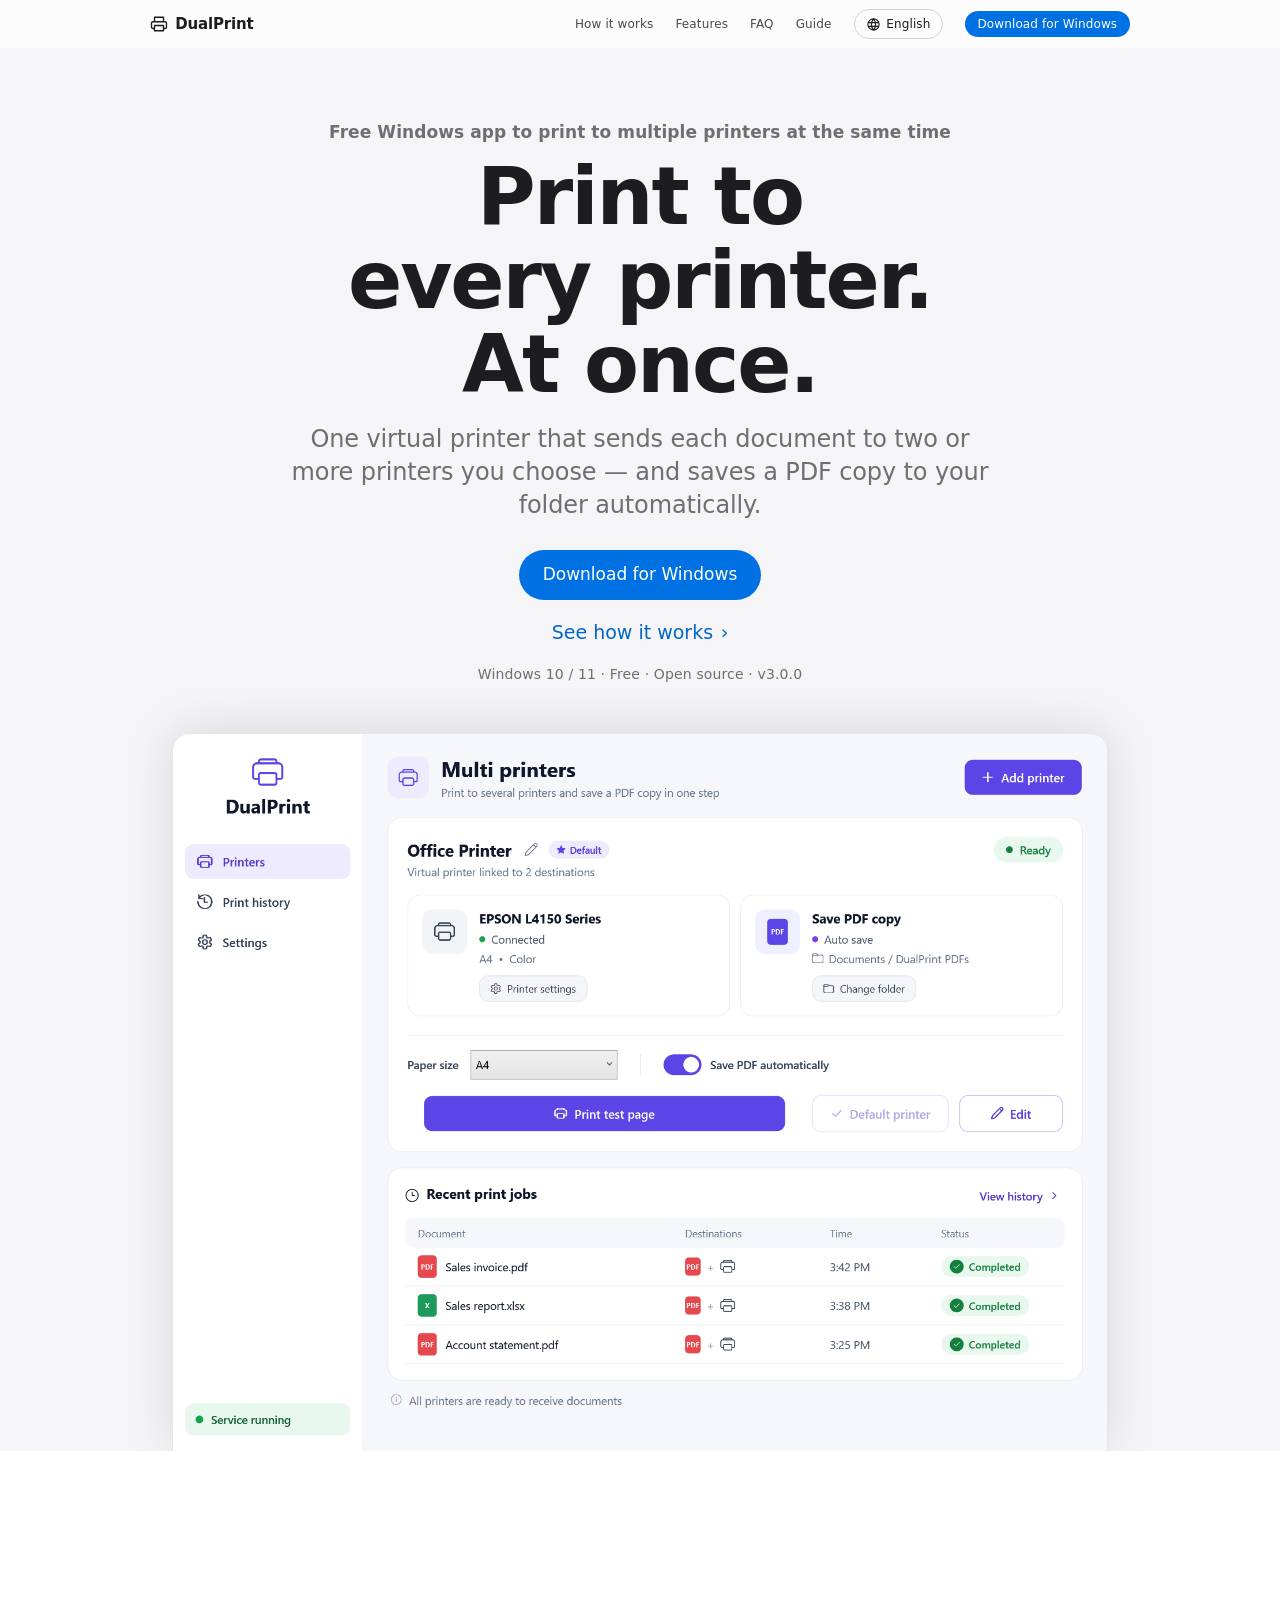
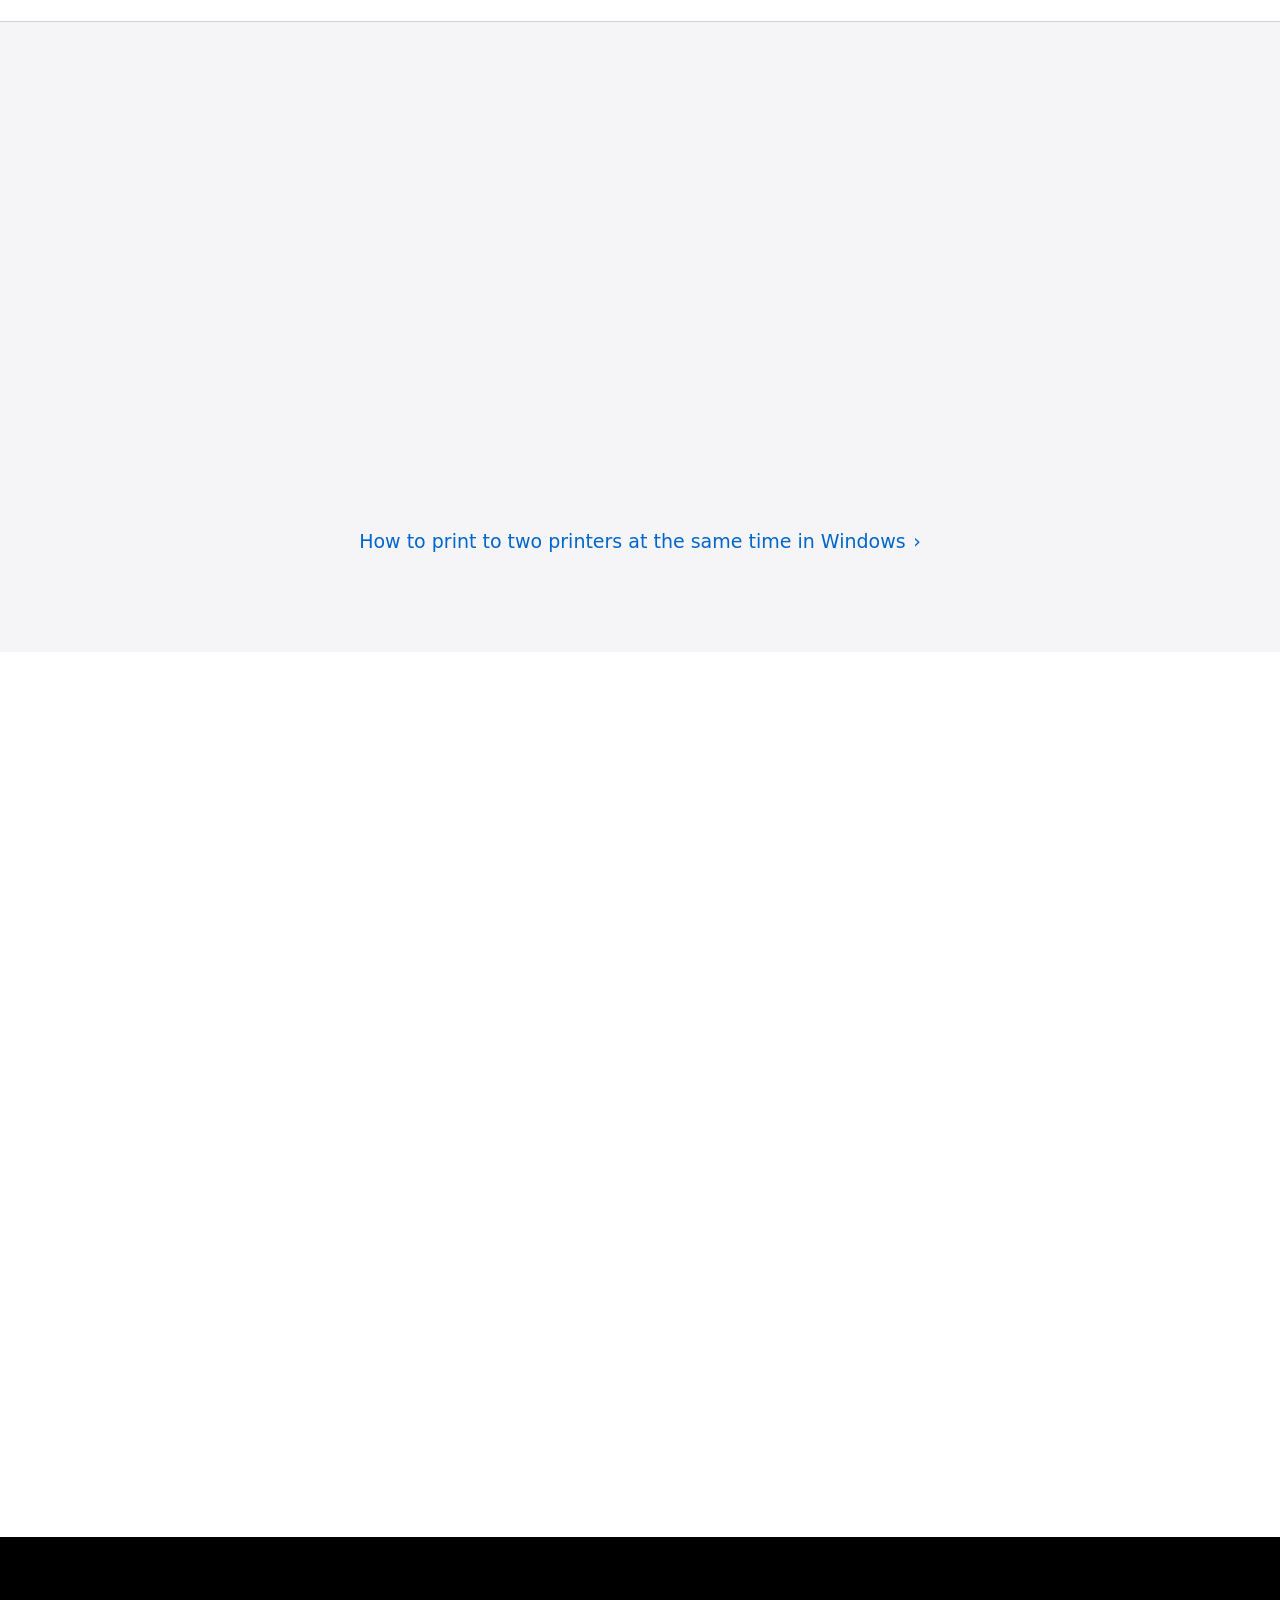
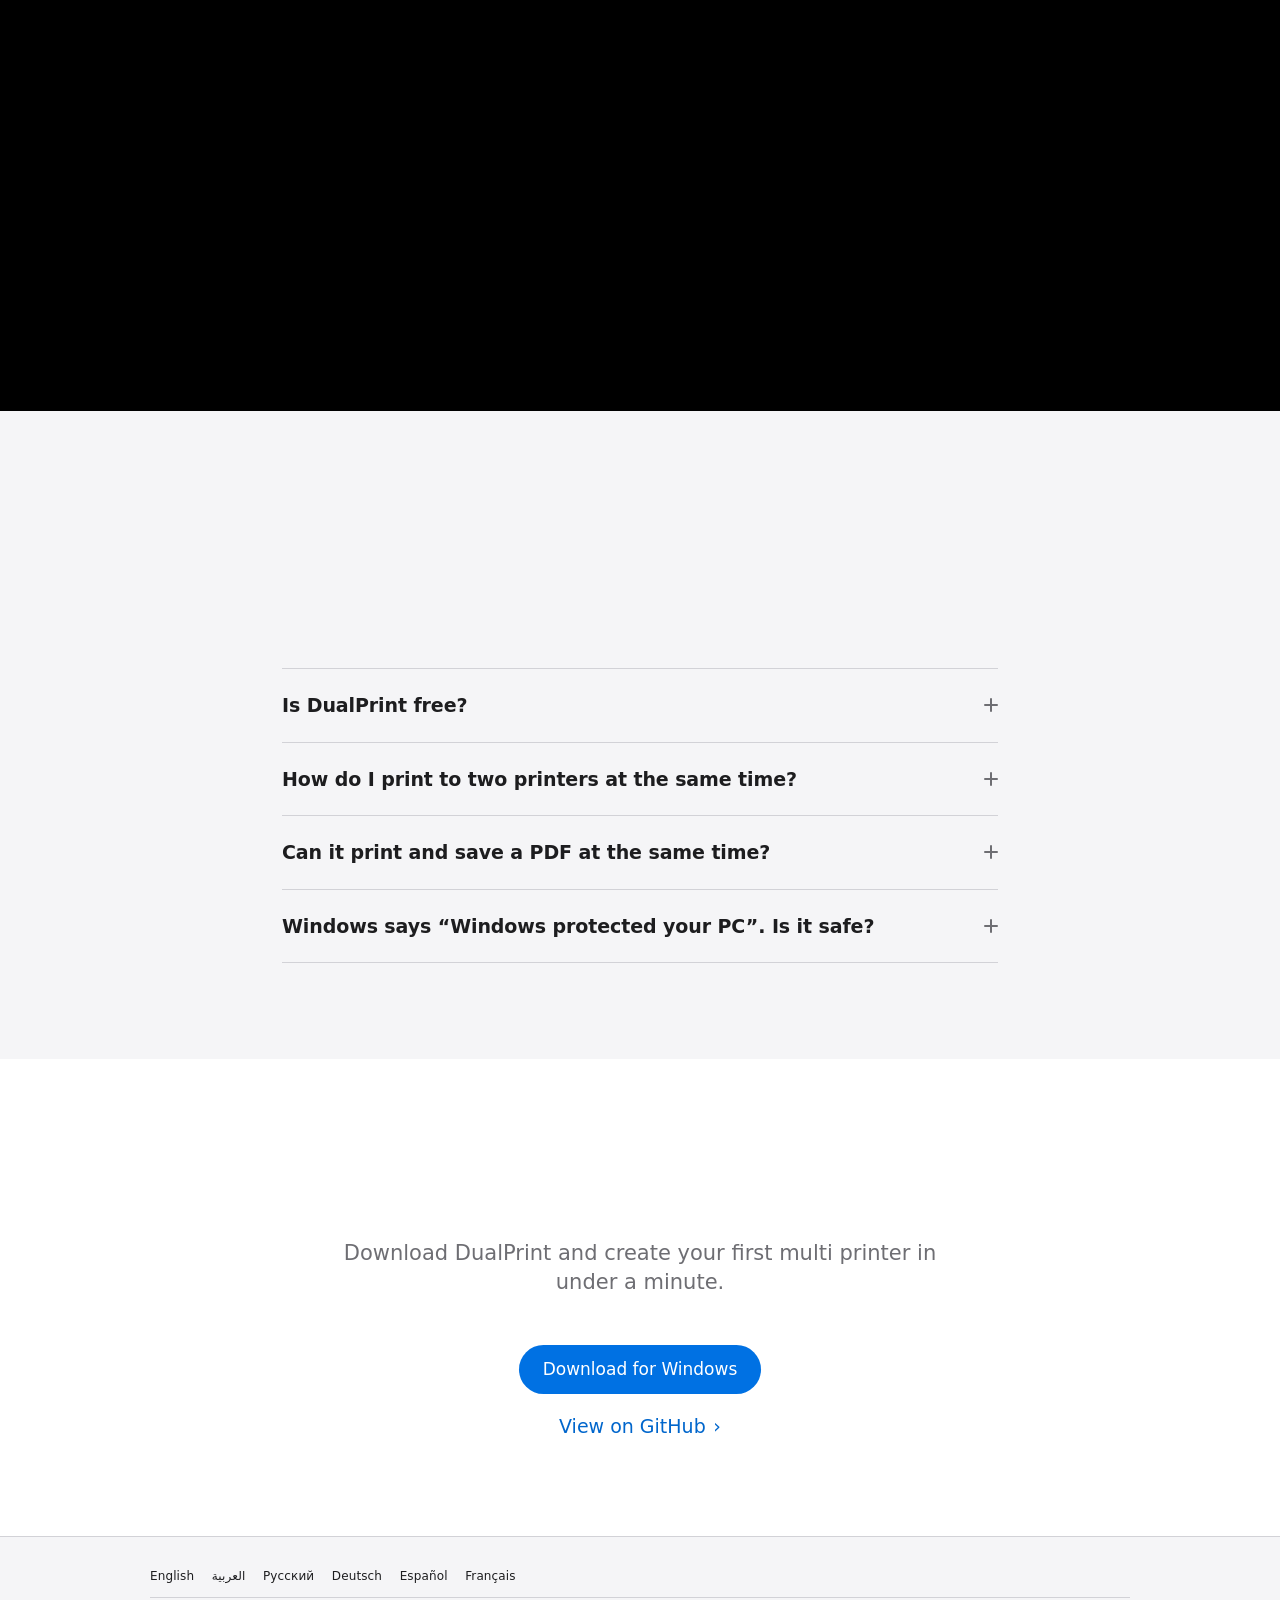
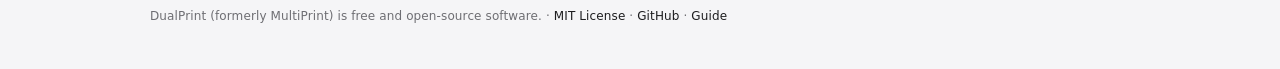
==== commit fde1fcb8: "feat(site): DualPrint screenshots rendered from the real app UI (T016) Adds tools/render_screenshots" ====
--- a/website/index.html
+++ b/website/index.html
@@ -24,7 +24,7 @@
 <meta property="og:url" content="__SITE_URL__/">
 <meta property="og:image" content="__SITE_URL__/assets/screenshot-en.png">
 <meta property="og:image:width" content="1620">
-<meta property="og:image:height" content="1155">
+<meta property="og:image:height" content="1245">
 <meta property="og:locale" content="en_US">
 <meta property="og:locale:alternate" content="ar_SA"><meta property="og:locale:alternate" content="ru_RU"><meta property="og:locale:alternate" content="de_DE"><meta property="og:locale:alternate" content="es_ES"><meta property="og:locale:alternate" content="fr_FR">
 <meta name="twitter:card" content="summary_large_image">
@@ -63,7 +63,7 @@
     </div>
     <p class="note"><bdi dir="ltr">Windows 10 / 11</bdi> · Free · Open source · <bdi dir="ltr">v3.0.0</bdi></p>
   </div>
-  <figure class="shot reveal"><img src="assets/screenshot-en.png" width="1620" height="1155" alt="DualPrint app showing a multi printer linked to an Epson printer and a PDF folder" loading="eager" fetchpriority="high"></figure>
+  <figure class="shot reveal"><img src="assets/screenshot-en.png" width="1620" height="1245" alt="DualPrint app showing a multi printer linked to an Epson printer and a PDF folder" loading="eager" fetchpriority="high"></figure>
 </section>
 
 <section class="specs-band">
